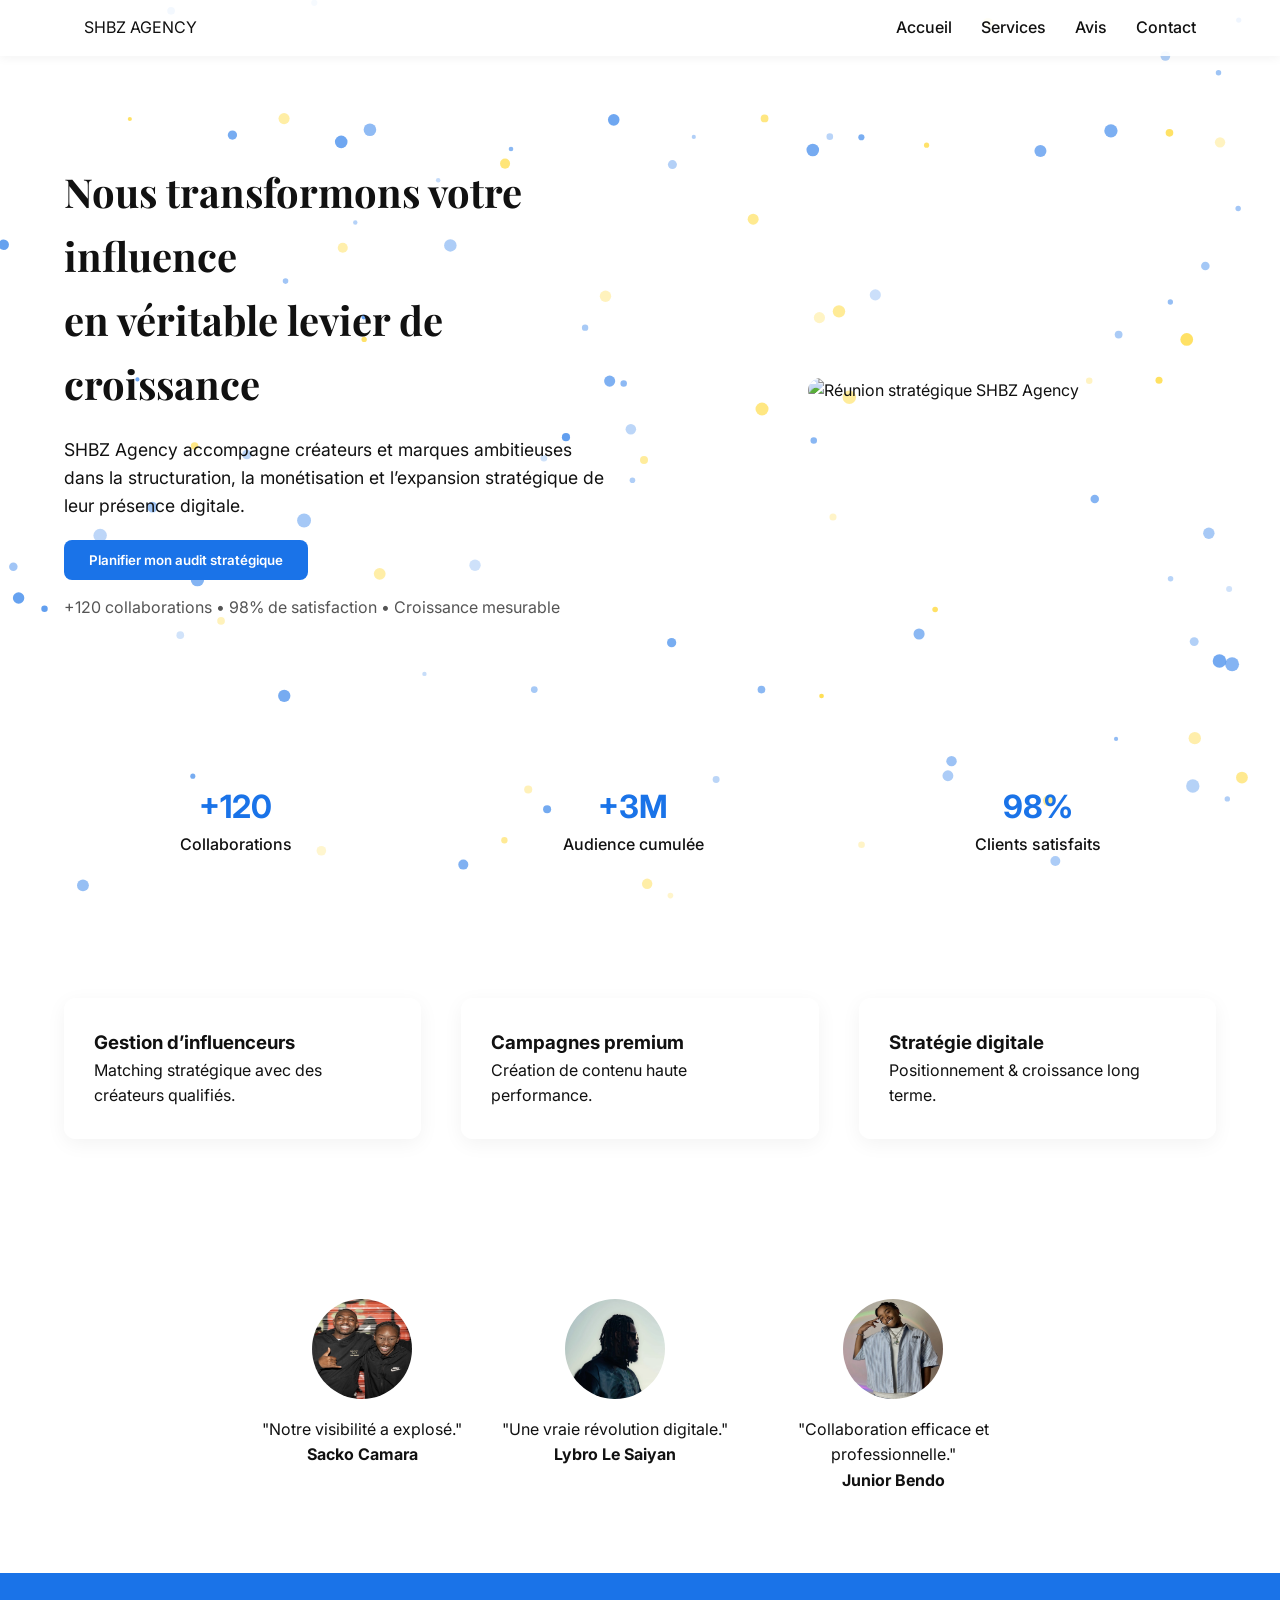
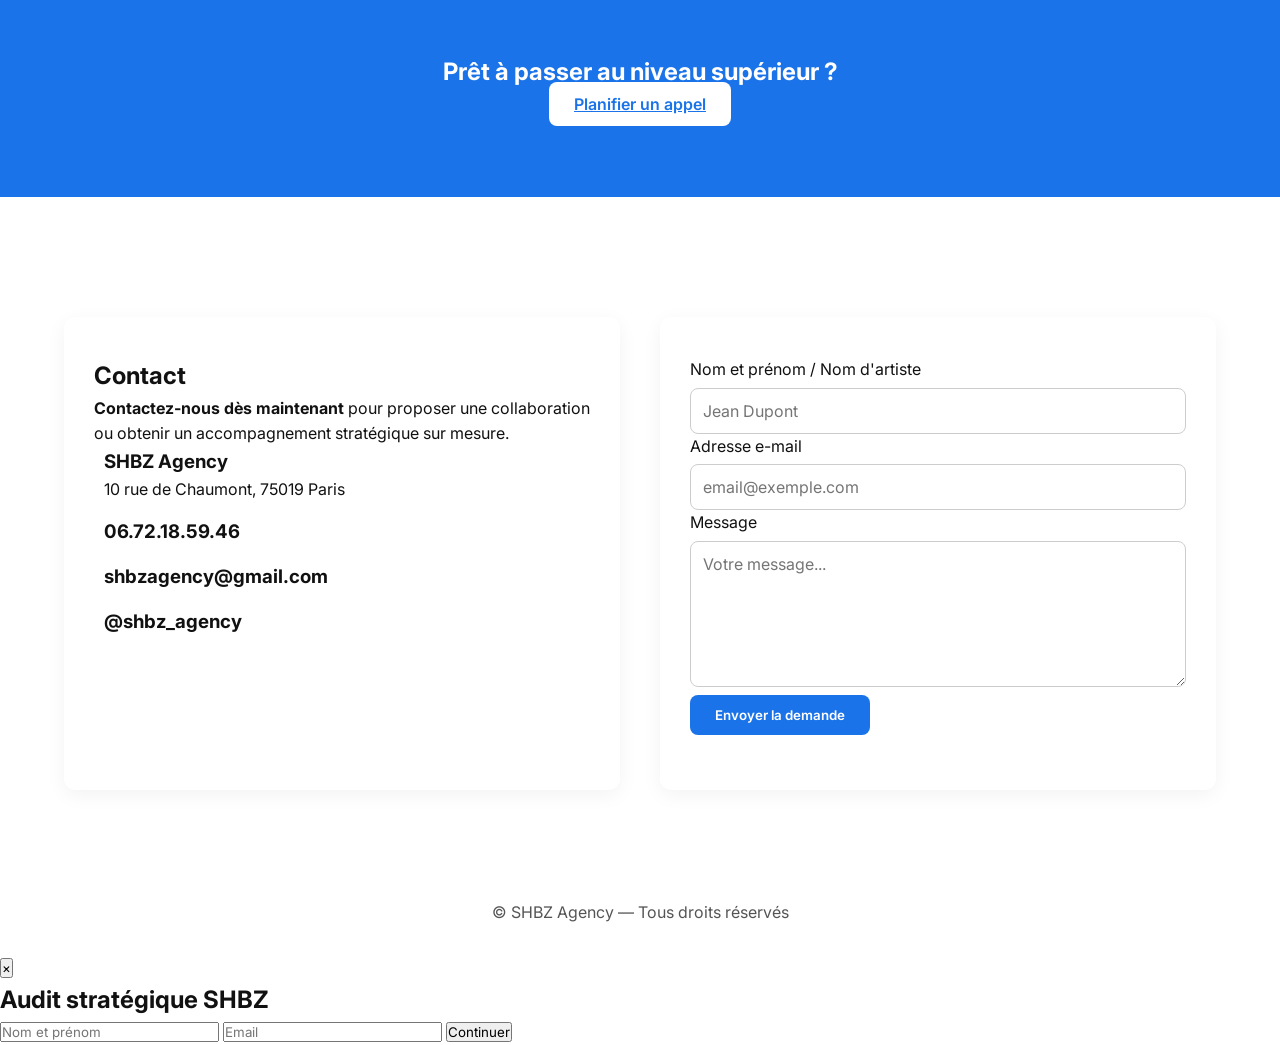
==== index.html @ b7ab2102 "init" ====
<!DOCTYPE html>
<html lang="fr">
<head>
<meta charset="UTF-8">
<meta name="viewport" content="width=device-width, initial-scale=1.0">
<title>SHBZ Agency</title>
<meta name="description" content="SHBZ Agency accompagne créateurs et marques ambitieuses dans la structuration, la monétisation et l’expansion stratégique de leur présence digitale.">

<link rel="stylesheet" href="style.css">
<link href="https://fonts.googleapis.com/css2?family=Inter:wght@300;400;600;700&family=Playfair+Display:wght@500;600&display=swap" rel="stylesheet">
<script src="https://cdnjs.cloudflare.com/ajax/libs/font-awesome/6.5.0/js/all.min.js" defer></script>
</head>
<body>

<!-- Arrière-plan animé -->
<canvas id="backgroundCanvas"></canvas>

<header class="header fade">
  <div class="container header-flex">
    <div class="logo">SHBZ AGENCY</div>
    <nav class="nav" aria-label="Menu principal">
      <a href="#">Accueil</a>
      <a href="#services">Services</a>
      <a href="#reviews">Avis</a>
      <a href="#contact">Contact</a>
    </nav>
    <button class="burger" aria-label="Ouvrir le menu mobile">☰</button>
  </div>
  <nav class="mobile-menu" id="mobileMenu" aria-label="Menu mobile">
    <a href="#">Accueil</a>
    <a href="#services">Services</a>
    <a href="#reviews">Avis</a>
    <a href="#contact">Contact</a>
  </nav>
</header>

<!-- HERO -->
<section class="hero fade">
  <div class="container hero-flex">
    <div class="hero-text">
      <h1>Nous transformons votre influence<br>en véritable levier de croissance</h1>
      <p>SHBZ Agency accompagne créateurs et marques ambitieuses dans la structuration, la monétisation et l’expansion stratégique de leur présence digitale.</p>
      <button class="btn" onclick="openAuditPopup()">Planifier mon audit stratégique</button>
      <div class="hero-proof">+120 collaborations • 98% de satisfaction • Croissance mesurable</div>
    </div>
    <div class="hero-image">
      <img src="image.webp" alt="Réunion stratégique SHBZ Agency">
    </div>
  </div>
</section>

<!-- STATS -->
<section class="stats fade">
  <div class="container stats-flex">
    <div><h3>+120</h3><p>Collaborations</p></div>
    <div><h3>+3M</h3><p>Audience cumulée</p></div>
    <div><h3>98%</h3><p>Clients satisfaits</p></div>
  </div>
</section>

<!-- SERVICES -->
<section class="services fade" id="services">
  <div class="container services-flex">
    <div class="service-card">
      <h3>Gestion d’influenceurs</h3>
      <p>Matching stratégique avec des créateurs qualifiés.</p>
    </div>
    <div class="service-card">
      <h3>Campagnes premium</h3>
      <p>Création de contenu haute performance.</p>
    </div>
    <div class="service-card">
      <h3>Stratégie digitale</h3>
      <p>Positionnement & croissance long terme.</p>
    </div>
  </div>
</section>

<!-- REVIEWS -->
<section class="reviews fade" id="reviews">
  <div class="container reviews-flex">
    <div class="review">
      <img src="image_sacko_camara.webp" alt="Sacko Camara témoigne">
      <p>"Notre visibilité a explosé."</p>
      <strong>Sacko Camara</strong>
    </div>
    <div class="review">
      <img src="image_lybro.webp" alt="Lybro témoigne">
      <p>"Une vraie révolution digitale."</p>
      <strong>Lybro Le Saiyan</strong>
    </div>
    <div class="review">
      <img src="image_junior_bendo.webp" alt="Junior Bendo témoigne">
      <p>"Collaboration efficace et professionnelle."</p>
      <strong>Junior Bendo</strong>
    </div>
  </div>
</section>

<!-- CTA -->
<section class="cta fade">
  <div class="container">
    <h2>Prêt à passer au niveau supérieur ?</h2>
    <a class="btn white" href="https://app.cal.eu/shbz-agency" target="_blank">Planifier un appel</a>
  </div>
</section>

<!-- CONTACT -->
<section class="contact-section fade" id="contact">
  <div class="container contact-container">
    <div class="contact-left contact-card">
      <h2>Contact</h2>
      <p><strong>Contactez-nous dès maintenant</strong> pour proposer une collaboration ou obtenir un accompagnement stratégique sur mesure.</p>
      <div class="info-item"><i class="fa-solid fa-location-dot"></i><div><h3>SHBZ Agency</h3><p>10 rue de Chaumont, 75019 Paris</p></div></div>
      <div class="info-item"><i class="fa-solid fa-phone"></i><div><h3>06.72.18.59.46</h3></div></div>
      <div class="info-item"><i class="fa-regular fa-envelope"></i><div><h3>shbzagency@gmail.com</h3></div></div>
      <div class="info-item"><i class="fa-brands fa-instagram"></i><div><h3>@shbz_agency</h3></div></div>
    </div>
    <div class="contact-right contact-card">
      <form id="premiumContactForm">
        <div class="form-group"><label>Nom et prénom / Nom d'artiste</label><input type="text" placeholder="Jean Dupont" required></div>
        <div class="form-group"><label>Adresse e-mail</label><input type="email" placeholder="email@exemple.com" required></div>
        <div class="form-group"><label>Message</label><textarea rows="6" placeholder="Votre message..." required></textarea></div>
        <button type="submit" class="btn btn-contact">Envoyer la demande</button>
        <div id="formFeedback" class="form-feedback"></div>
      </form>
    </div>
  </div>
</section>

<footer class="footer fade">© SHBZ Agency — Tous droits réservés</footer>

<!-- POPUP AUDIT -->
<div id="auditPopup" class="popup-form" role="dialog" aria-modal="true">
  <div class="popup-content">
    <button class="close" onclick="closeAuditPopup()">&times;</button>
    <div id="auditStep1">
      <h2>Audit stratégique SHBZ</h2>
      <form onsubmit="goToStep2(event)">
        <input type="text" id="name" placeholder="Nom et prénom" required>
        <input type="email" id="email" placeholder="Email" required>
        <button type="submit">Continuer</button>
      </form>
    </div>
    <div id="auditStep2" style="display:none;">
      <h2>Dernière étape 🔥</h2>
      <iframe src="https://app.cal.eu/shbz-agency" width="100%" height="600" style="border-radius:12px;box-shadow:0 10px 30px rgba(0,0,0,0.1)"></iframe>
    </div>
  </div>
</div>

<script src="script.js"></script>
</body>
</html>
---- style.css ----
/* RESET & GLOBAL */
* { margin:0; padding:0; box-sizing:border-box; font-family:'Inter',sans-serif; }
body { overflow-x:hidden; line-height:1.6; color:#111; }
.fade { opacity:0; transform:translateY(20px); transition:all 0.8s ease-out; }
.fade.appear { opacity:1; transform:translateY(0); }

/* CONTAINER */
.container { width:90%; max-width:1200px; margin:auto; }

/* BACKGROUND CANVAS */
#backgroundCanvas { position:fixed; top:0; left:0; width:100%; height:100%; z-index:-1; pointer-events:none; }

/* HEADER */
.header { position:fixed; top:0; width:100%; padding:15px 0; background:rgba(255,255,255,0.9); z-index:1000; box-shadow:0 2px 10px rgba(0,0,0,0.05);}
.header-flex { display:flex; justify-content:space-between; align-items:center; padding:0 20px; }
.nav a { margin-left:25px; text-decoration:none; color:#111; font-weight:500; }
.burger { display:none; font-size:1.8rem; background:none; border:none; cursor:pointer; }

/* MOBILE MENU */
.mobile-menu { display:none; flex-direction:column; background:rgba(255,255,255,0.95); padding:15px 0; text-align:center; }
.mobile-menu.show { display:flex; }
.mobile-menu a { padding:10px 0; color:#111; font-weight:500; text-decoration:none; }

/* HERO */
.hero { display:flex; align-items:center; justify-content:center; padding:160px 0 100px; }
.hero-flex { display:flex; flex-wrap:wrap; align-items:center; gap:60px; }
.hero-text { flex:1 1 400px; min-width:280px; }
.hero-image { flex:1 1 400px; display:flex; justify-content:center; }
.hero-text h1 { font-family:'Playfair Display', serif; font-size:2.5rem; margin-bottom:20px; }
.hero-text p { margin-bottom:20px; font-size:1.1rem; }
.btn { padding:12px 25px; border:none; background:#1a73e8; color:#fff; border-radius:8px; font-weight:600; cursor:pointer; transition:0.3s; }
.btn:hover { background:#155acc; }
.hero-proof { margin-top:15px; color:#555; }
.hero-image img { max-width:100%; border-radius:15px; }

/* STATS */
.stats { display:flex; justify-content:center; padding:60px 0; background:rgba(255,255,255,0.1); }
.stats-flex { display:flex; justify-content:space-around; flex-wrap:wrap; gap:40px; text-align:center; }
.stats h3 { font-size:2rem; color:#1a73e8; }
.stats p { font-weight:500; }

/* SERVICES */
.services { padding:80px 0; }
.services-flex { display:flex; justify-content:space-between; flex-wrap:wrap; gap:40px; }
.service-card { flex:1 1 280px; background:rgba(255,255,255,0.95); padding:30px; border-radius:12px; box-shadow:0 5px 20px rgba(0,0,0,0.05); }

/* REVIEWS */
.reviews { padding:80px 0; }
.reviews-flex { display:flex; justify-content:center; flex-wrap:wrap; gap:40px; }
.review { text-align:center; max-width:250px; }
.review img { width:100px; height:100px; border-radius:50%; margin-bottom:10px; }

/* CTA */
.cta { text-align:center; padding:80px 20px; background:#1a73e8; color:#fff; }
.cta .btn.white { background:#fff; color:#1a73e8; }
.cta .btn.white:hover { background:#e6e6e6; }

/* CONTACT */
.contact-section { padding:120px 0 80px; display:flex; justify-content:center; }
.contact-container { display:flex; justify-content:space-between; flex-wrap:wrap; gap:40px; z-index:2; position:relative; }
.contact-left, .contact-right { flex:1 1 400px; min-width:280px; }
.contact-card { background:rgba(255,255,255,0.95); padding:40px 30px; border-radius:12px; box-shadow:0 5px 20px rgba(0,0,0,0.05); transition:0.3s; }
.contact-card:hover { transform:translateY(-5px); box-shadow:0 15px 25px rgba(0,0,0,0.1); }
.contact-left .info-item { display:flex; align-items:center; margin-bottom:15px; }
.contact-left .info-item i { font-size:1.5rem; margin-right:10px; color:#1a73e8; }
.contact-right form input, .contact-right form textarea { width:100%; padding:12px; border-radius:8px; border:1px solid #ccc; margin-top:5px; font-size:1rem; transition:0.3s; }
.contact-right form input:focus, .contact-right form textarea:focus { outline:none; border-color:#1a73e8; box-shadow:0 0 8px rgba(26,115,232,0.3); }
.form-feedback { margin-top:15px; font-size:0.95rem; }

/* FOOTER */
.footer { text-align:center; padding:30px 0; background:rgba(255,255,255,0.95); color:#555; }

/* RESPONSIVE */
@media(max-width:1024px){
  .hero-flex, .contact-container, .services-flex, .reviews-flex { flex-direction:column; align-items:center; }
  .nav{display:none;}
  .burger{display:block;}
}
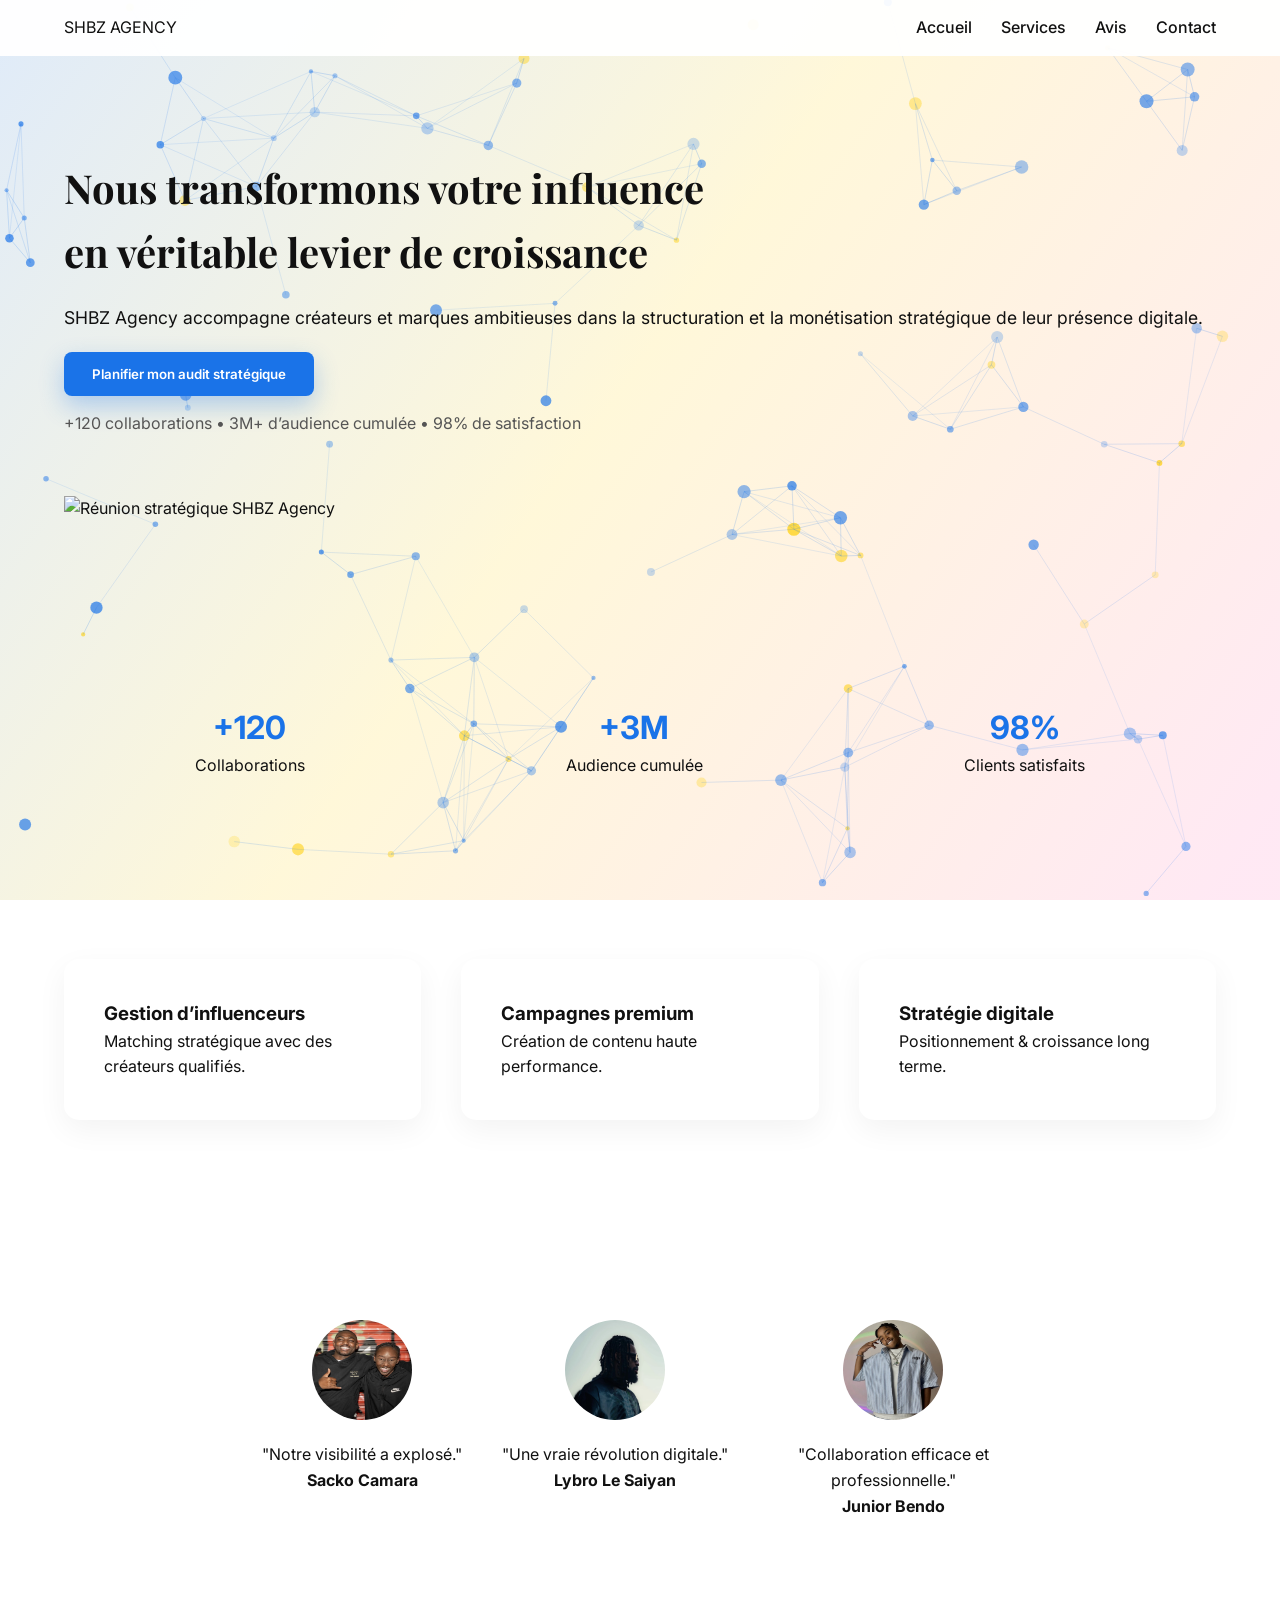
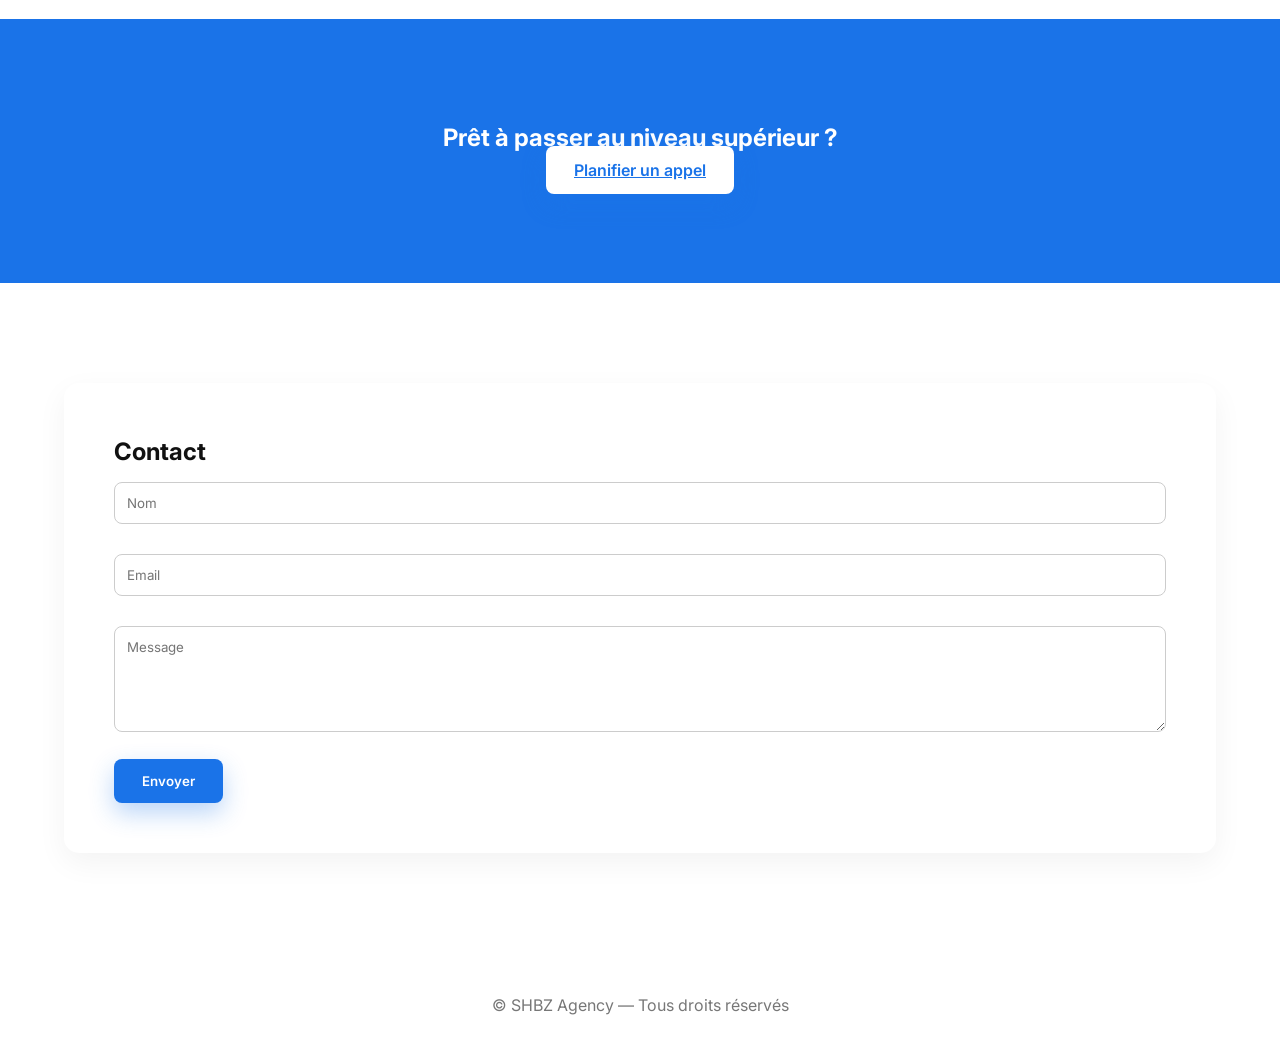
==== commit a7558741: "init" ====
--- a/index.html
+++ b/index.html
@@ -12,21 +12,22 @@
 </head>
 <body>
 
-<!-- Arrière-plan animé -->
+<!-- CANVAS DE FOND -->
 <canvas id="backgroundCanvas"></canvas>
 
 <header class="header fade">
   <div class="container header-flex">
     <div class="logo">SHBZ AGENCY</div>
-    <nav class="nav" aria-label="Menu principal">
+    <nav class="nav">
       <a href="#">Accueil</a>
       <a href="#services">Services</a>
       <a href="#reviews">Avis</a>
       <a href="#contact">Contact</a>
     </nav>
-    <button class="burger" aria-label="Ouvrir le menu mobile">☰</button>
+    <button class="burger">☰</button>
   </div>
-  <nav class="mobile-menu" id="mobileMenu" aria-label="Menu mobile">
+
+  <nav class="mobile-menu" id="mobileMenu">
     <a href="#">Accueil</a>
     <a href="#services">Services</a>
     <a href="#reviews">Avis</a>
@@ -39,9 +40,9 @@
   <div class="container hero-flex">
     <div class="hero-text">
       <h1>Nous transformons votre influence<br>en véritable levier de croissance</h1>
-      <p>SHBZ Agency accompagne créateurs et marques ambitieuses dans la structuration, la monétisation et l’expansion stratégique de leur présence digitale.</p>
+      <p>SHBZ Agency accompagne créateurs et marques ambitieuses dans la structuration et la monétisation stratégique de leur présence digitale.</p>
       <button class="btn" onclick="openAuditPopup()">Planifier mon audit stratégique</button>
-      <div class="hero-proof">+120 collaborations • 98% de satisfaction • Croissance mesurable</div>
+      <div class="hero-proof">+120 collaborations • 3M+ d’audience cumulée • 98% de satisfaction</div>
     </div>
     <div class="hero-image">
       <img src="image.webp" alt="Réunion stratégique SHBZ Agency">
@@ -108,44 +109,28 @@
 <!-- CONTACT -->
 <section class="contact-section fade" id="contact">
   <div class="container contact-container">
-    <div class="contact-left contact-card">
+    <div class="contact-card">
       <h2>Contact</h2>
-      <p><strong>Contactez-nous dès maintenant</strong> pour proposer une collaboration ou obtenir un accompagnement stratégique sur mesure.</p>
-      <div class="info-item"><i class="fa-solid fa-location-dot"></i><div><h3>SHBZ Agency</h3><p>10 rue de Chaumont, 75019 Paris</p></div></div>
-      <div class="info-item"><i class="fa-solid fa-phone"></i><div><h3>06.72.18.59.46</h3></div></div>
-      <div class="info-item"><i class="fa-regular fa-envelope"></i><div><h3>shbzagency@gmail.com</h3></div></div>
-      <div class="info-item"><i class="fa-brands fa-instagram"></i><div><h3>@shbz_agency</h3></div></div>
-    </div>
-    <div class="contact-right contact-card">
       <form id="premiumContactForm">
-        <div class="form-group"><label>Nom et prénom / Nom d'artiste</label><input type="text" placeholder="Jean Dupont" required></div>
-        <div class="form-group"><label>Adresse e-mail</label><input type="email" placeholder="email@exemple.com" required></div>
-        <div class="form-group"><label>Message</label><textarea rows="6" placeholder="Votre message..." required></textarea></div>
-        <button type="submit" class="btn btn-contact">Envoyer la demande</button>
+        <input type="text" placeholder="Nom" required>
+        <input type="email" placeholder="Email" required>
+        <textarea rows="5" placeholder="Message" required></textarea>
+        <button type="submit" class="btn">Envoyer</button>
         <div id="formFeedback" class="form-feedback"></div>
       </form>
     </div>
   </div>
 </section>
 
+<!-- FOOTER -->
 <footer class="footer fade">© SHBZ Agency — Tous droits réservés</footer>
 
 <!-- POPUP AUDIT -->
-<div id="auditPopup" class="popup-form" role="dialog" aria-modal="true">
+<div id="auditPopup" class="popup-form">
   <div class="popup-content">
     <button class="close" onclick="closeAuditPopup()">&times;</button>
-    <div id="auditStep1">
-      <h2>Audit stratégique SHBZ</h2>
-      <form onsubmit="goToStep2(event)">
-        <input type="text" id="name" placeholder="Nom et prénom" required>
-        <input type="email" id="email" placeholder="Email" required>
-        <button type="submit">Continuer</button>
-      </form>
-    </div>
-    <div id="auditStep2" style="display:none;">
-      <h2>Dernière étape 🔥</h2>
-      <iframe src="https://app.cal.eu/shbz-agency" width="100%" height="600" style="border-radius:12px;box-shadow:0 10px 30px rgba(0,0,0,0.1)"></iframe>
-    </div>
+    <h2>Audit stratégique SHBZ</h2>
+    <iframe src="https://app.cal.eu/shbz-agency" width="100%" height="500"></iframe>
   </div>
 </div>
 
--- a/style.css
+++ b/style.css
@@ -1,78 +1,42 @@
-/* RESET & GLOBAL */
-* { margin:0; padding:0; box-sizing:border-box; font-family:'Inter',sans-serif; }
-body { overflow-x:hidden; line-height:1.6; color:#111; }
-.fade { opacity:0; transform:translateY(20px); transition:all 0.8s ease-out; }
-.fade.appear { opacity:1; transform:translateY(0); }
-
-/* CONTAINER */
-.container { width:90%; max-width:1200px; margin:auto; }
-
-/* BACKGROUND CANVAS */
-#backgroundCanvas { position:fixed; top:0; left:0; width:100%; height:100%; z-index:-1; pointer-events:none; }
-
-/* HEADER */
-.header { position:fixed; top:0; width:100%; padding:15px 0; background:rgba(255,255,255,0.9); z-index:1000; box-shadow:0 2px 10px rgba(0,0,0,0.05);}
-.header-flex { display:flex; justify-content:space-between; align-items:center; padding:0 20px; }
-.nav a { margin-left:25px; text-decoration:none; color:#111; font-weight:500; }
-.burger { display:none; font-size:1.8rem; background:none; border:none; cursor:pointer; }
-
-/* MOBILE MENU */
-.mobile-menu { display:none; flex-direction:column; background:rgba(255,255,255,0.95); padding:15px 0; text-align:center; }
-.mobile-menu.show { display:flex; }
-.mobile-menu a { padding:10px 0; color:#111; font-weight:500; text-decoration:none; }
-
-/* HERO */
-.hero { display:flex; align-items:center; justify-content:center; padding:160px 0 100px; }
-.hero-flex { display:flex; flex-wrap:wrap; align-items:center; gap:60px; }
-.hero-text { flex:1 1 400px; min-width:280px; }
-.hero-image { flex:1 1 400px; display:flex; justify-content:center; }
-.hero-text h1 { font-family:'Playfair Display', serif; font-size:2.5rem; margin-bottom:20px; }
-.hero-text p { margin-bottom:20px; font-size:1.1rem; }
-.btn { padding:12px 25px; border:none; background:#1a73e8; color:#fff; border-radius:8px; font-weight:600; cursor:pointer; transition:0.3s; }
-.btn:hover { background:#155acc; }
-.hero-proof { margin-top:15px; color:#555; }
-.hero-image img { max-width:100%; border-radius:15px; }
-
-/* STATS */
-.stats { display:flex; justify-content:center; padding:60px 0; background:rgba(255,255,255,0.1); }
-.stats-flex { display:flex; justify-content:space-around; flex-wrap:wrap; gap:40px; text-align:center; }
-.stats h3 { font-size:2rem; color:#1a73e8; }
-.stats p { font-weight:500; }
-
-/* SERVICES */
-.services { padding:80px 0; }
-.services-flex { display:flex; justify-content:space-between; flex-wrap:wrap; gap:40px; }
-.service-card { flex:1 1 280px; background:rgba(255,255,255,0.95); padding:30px; border-radius:12px; box-shadow:0 5px 20px rgba(0,0,0,0.05); }
-
-/* REVIEWS */
-.reviews { padding:80px 0; }
-.reviews-flex { display:flex; justify-content:center; flex-wrap:wrap; gap:40px; }
-.review { text-align:center; max-width:250px; }
-.review img { width:100px; height:100px; border-radius:50%; margin-bottom:10px; }
-
-/* CTA */
-.cta { text-align:center; padding:80px 20px; background:#1a73e8; color:#fff; }
-.cta .btn.white { background:#fff; color:#1a73e8; }
-.cta .btn.white:hover { background:#e6e6e6; }
-
-/* CONTACT */
-.contact-section { padding:120px 0 80px; display:flex; justify-content:center; }
-.contact-container { display:flex; justify-content:space-between; flex-wrap:wrap; gap:40px; z-index:2; position:relative; }
-.contact-left, .contact-right { flex:1 1 400px; min-width:280px; }
-.contact-card { background:rgba(255,255,255,0.95); padding:40px 30px; border-radius:12px; box-shadow:0 5px 20px rgba(0,0,0,0.05); transition:0.3s; }
-.contact-card:hover { transform:translateY(-5px); box-shadow:0 15px 25px rgba(0,0,0,0.1); }
-.contact-left .info-item { display:flex; align-items:center; margin-bottom:15px; }
-.contact-left .info-item i { font-size:1.5rem; margin-right:10px; color:#1a73e8; }
-.contact-right form input, .contact-right form textarea { width:100%; padding:12px; border-radius:8px; border:1px solid #ccc; margin-top:5px; font-size:1rem; transition:0.3s; }
-.contact-right form input:focus, .contact-right form textarea:focus { outline:none; border-color:#1a73e8; box-shadow:0 0 8px rgba(26,115,232,0.3); }
-.form-feedback { margin-top:15px; font-size:0.95rem; }
-
-/* FOOTER */
-.footer { text-align:center; padding:30px 0; background:rgba(255,255,255,0.95); color:#555; }
-
-/* RESPONSIVE */
-@media(max-width:1024px){
-  .hero-flex, .contact-container, .services-flex, .reviews-flex { flex-direction:column; align-items:center; }
-  .nav{display:none;}
-  .burger{display:block;}
-}+*{margin:0;padding:0;box-sizing:border-box;font-family:'Inter',sans-serif;}
+body{overflow-x:hidden;color:#111;line-height:1.6;}
+.container{width:90%;max-width:1200px;margin:auto;}
+.fade{opacity:0;transform:translateY(40px) scale(0.98);transition:all 0.8s cubic-bezier(0.65,0,0.35,1);}
+.fade.appear{opacity:1;transform:translateY(0) scale(1);}
+.header{position:relative;width:100%;padding:15px 0;background:rgba(255,255,255,0.95);z-index:1000;transition:all 0.4s ease;}
+.header.sticky{position:fixed;top:0;left:0;box-shadow:0 5px 20px rgba(0,0,0,0.1);backdrop-filter:blur(12px);}
+.header-flex{display:flex;justify-content:space-between;align-items:center;}
+.nav a{margin-left:25px;text-decoration:none;color:#111;font-weight:500;}
+.burger{display:none;font-size:1.8rem;background:none;border:none;cursor:pointer;}
+.mobile-menu{display:none;flex-direction:column;background:#fff;padding:20px;text-align:center;}
+.mobile-menu.show{display:flex;}
+.hero{padding:100px 0;}
+.hero-flex{display:flex;flex-wrap:wrap;gap:60px;align-items:center;}
+.hero-text h1{font-family:'Playfair Display',serif;font-size:2.5rem;margin-bottom:20px;}
+.hero-text p{margin-bottom:20px;font-size:1.1rem;}
+.hero-proof{margin-top:15px;color:#555;}
+.btn{padding:14px 28px;background:#1a73e8;color:#fff;border:none;border-radius:8px;font-weight:600;cursor:pointer;transition: transform 0.3s, box-shadow 0.3s, background 0.3s;box-shadow:0 10px 25px rgba(26,115,232,0.3);}
+.btn:hover{transform:translateY(-3px);box-shadow:0 15px 30px rgba(26,115,232,0.3);}
+.stats{padding:80px 0;text-align:center;}
+.stats-flex{display:flex;justify-content:space-around;flex-wrap:wrap;}
+.stats h3{font-size:2rem;color:#1a73e8;}
+.services{padding:100px 0;}
+.services-flex{display:flex;gap:40px;flex-wrap:wrap;}
+.service-card{flex:1 1 300px;background:#fff;padding:40px;border-radius:15px;box-shadow:0 10px 30px rgba(0,0,0,0.05);transition: transform 0.4s, box-shadow 0.4s;}
+.service-card:hover{transform:translateY(-12px);box-shadow:0 25px 50px rgba(0,0,0,0.1);}
+.reviews{padding:100px 0;}
+.reviews-flex{display:flex;gap:40px;flex-wrap:wrap;justify-content:center;}
+.review{text-align:center;max-width:250px;}
+.review img{width:100px;height:100px;border-radius:50%;margin-bottom:15px;transition: transform 0.4s, box-shadow 0.4s;}
+.review img:hover{transform:scale(1.1);box-shadow:0 20px 40px rgba(26,115,232,0.25);}
+.cta{padding:100px 20px;background:#1a73e8;color:#fff;text-align:center;}
+.cta .btn.white{background:#fff;color:#1a73e8;}
+.contact-section{padding:100px 0;}
+.contact-card{background:#fff;padding:50px;border-radius:15px;box-shadow:0 10px 30px rgba(0,0,0,0.05);}
+input,textarea{width:100%;padding:12px;margin-top:10px;margin-bottom:20px;border-radius:8px;border:1px solid #ccc;}
+.footer{text-align:center;padding:40px 0;background:#fff;color:#777;}
+.popup-form{display:none;position:fixed;top:0;left:0;width:100%;height:100%;background:rgba(0,0,0,0.5);justify-content:center;align-items:center;}
+.popup-content{background:#fff;padding:40px;border-radius:12px;width:90%;max-width:600px;}
+.close{background:none;border:none;font-size:2rem;float:right;cursor:pointer;}
+#backgroundCanvas{position:fixed;top:0;left:0;width:100%;height:100%;z-index:-1;pointer-events:none;transition:transform 0.2s ease-out;}
+@media(max-width:1024px){.hero-flex,.services-flex,.reviews-flex{flex-direction:column;align-items:center;}.nav{display:none;}.burger{display:block;}}
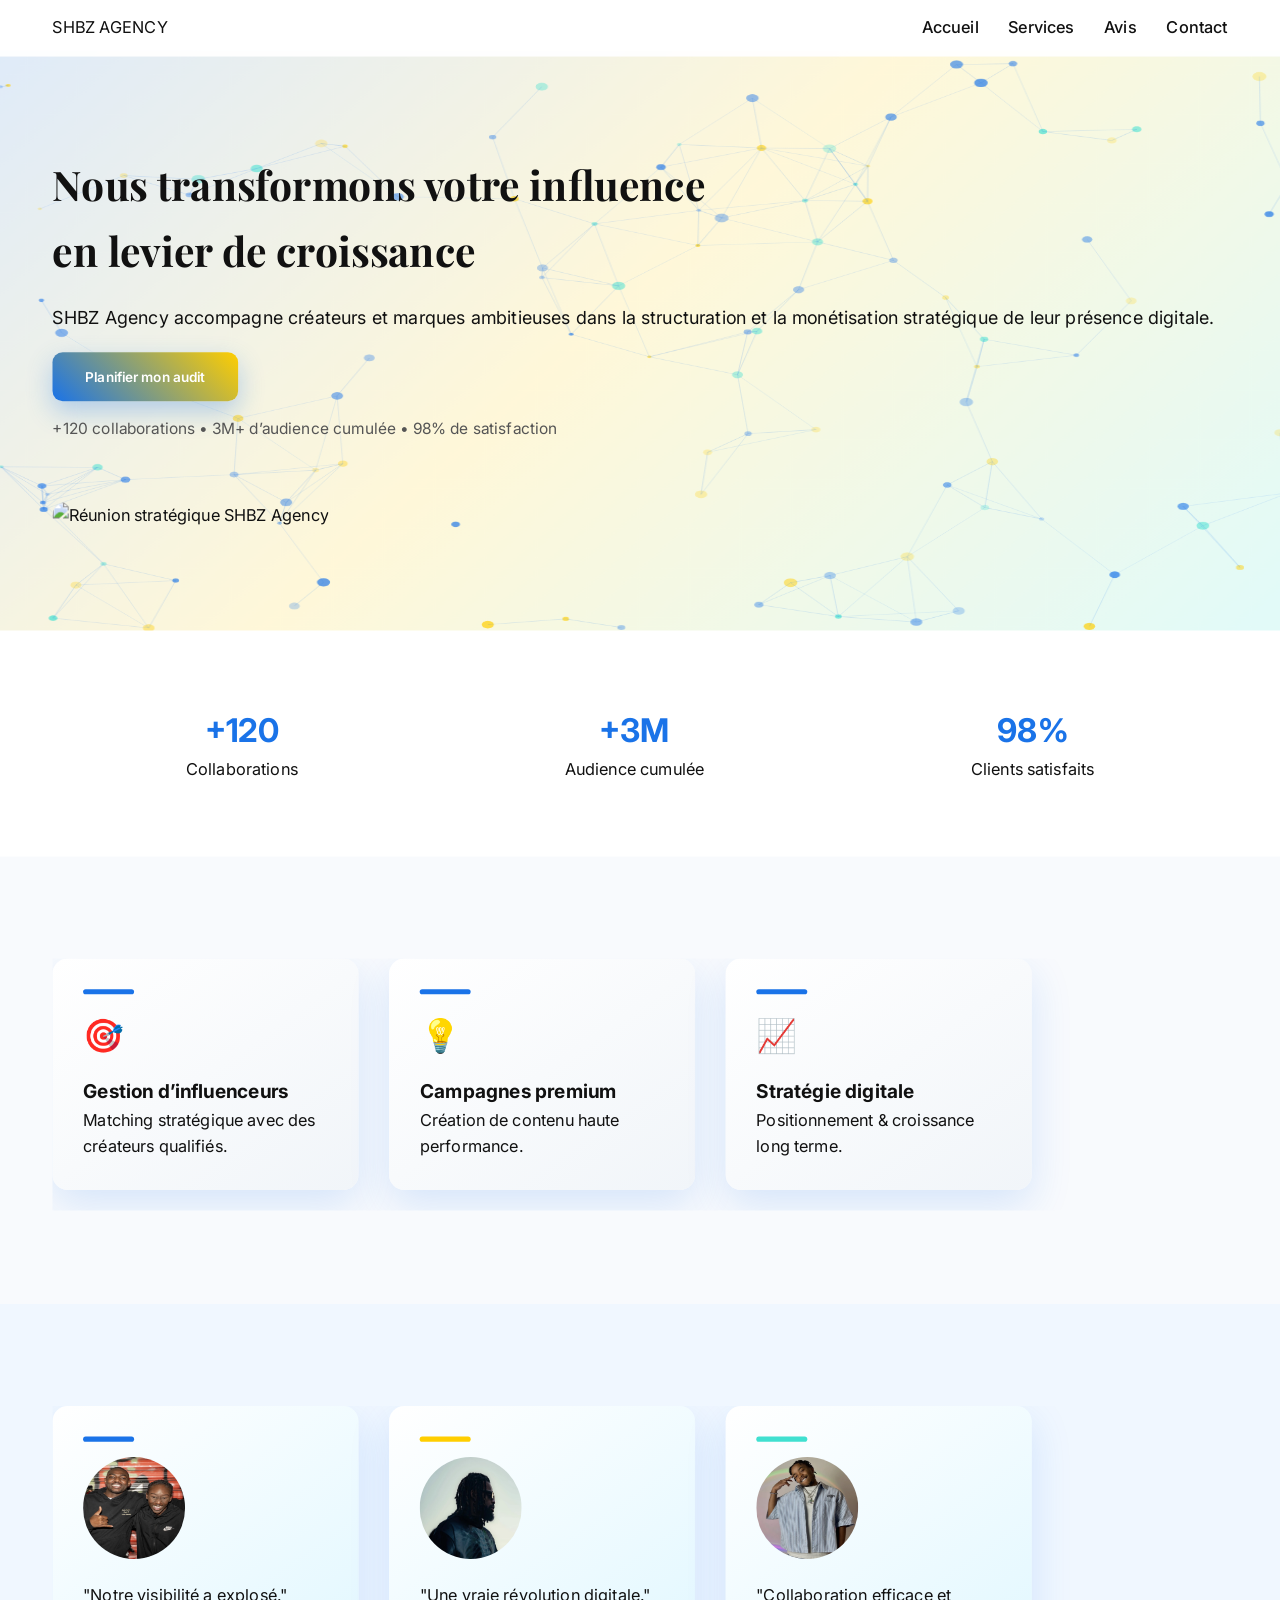
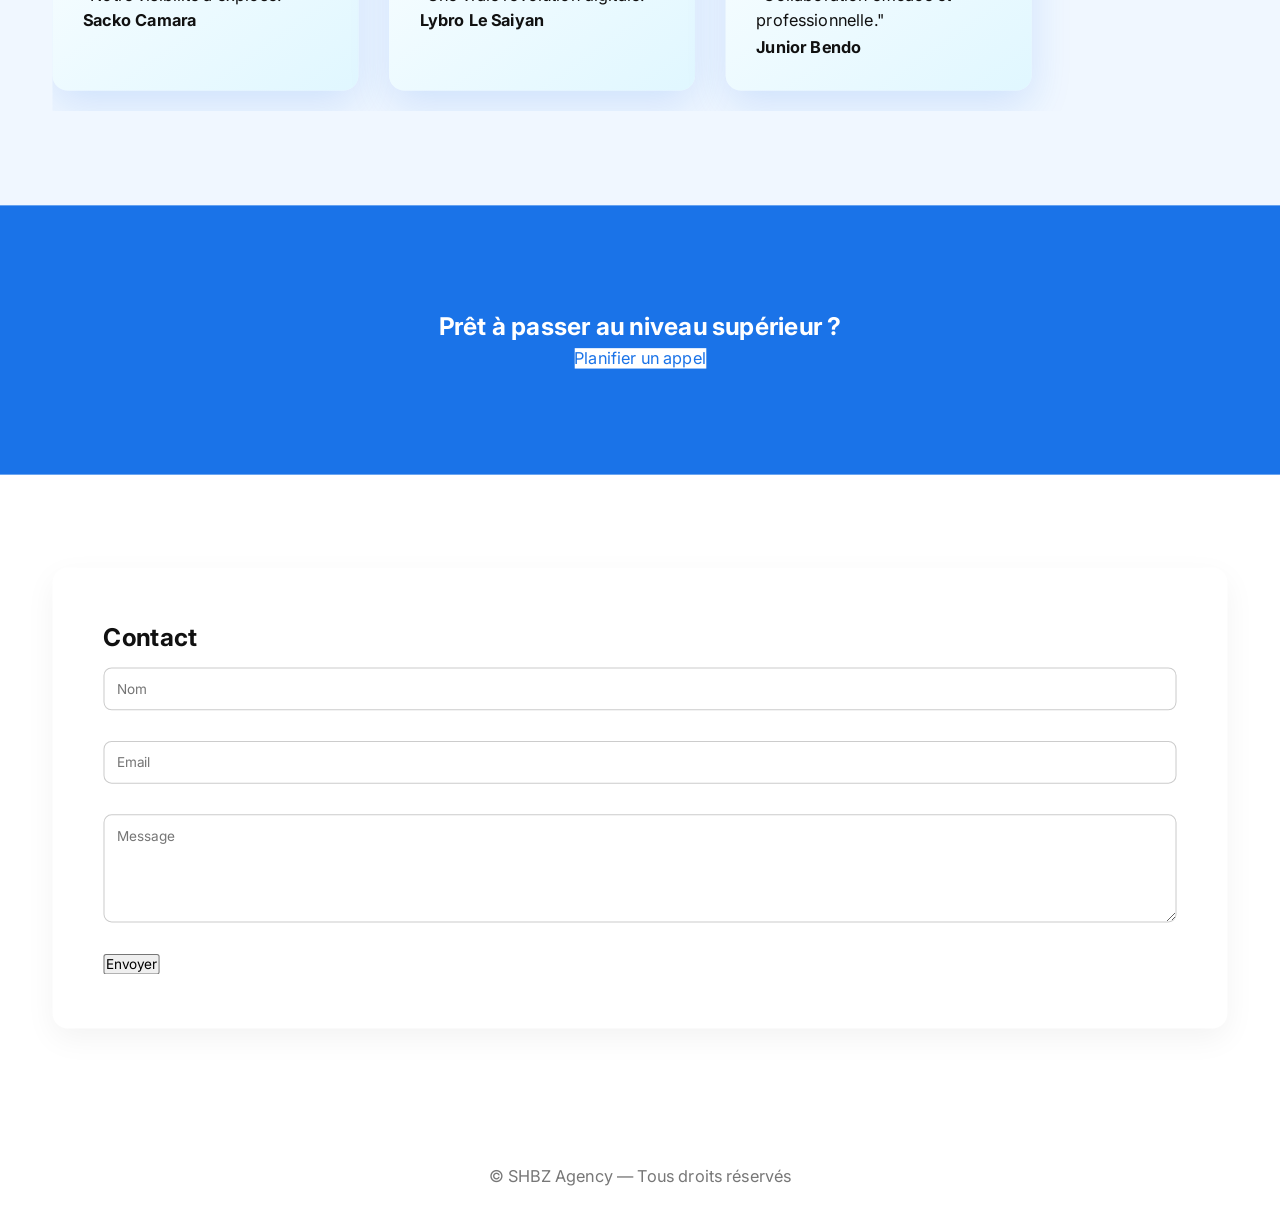
==== commit cde267a2: "init" ====
--- a/index.html
+++ b/index.html
@@ -8,13 +8,12 @@
 
 <link rel="stylesheet" href="style.css">
 <link href="https://fonts.googleapis.com/css2?family=Inter:wght@300;400;600;700&family=Playfair+Display:wght@500;600&display=swap" rel="stylesheet">
+<link rel="icon" href="favicon.ico" type="image/x-icon">
 <script src="https://cdnjs.cloudflare.com/ajax/libs/font-awesome/6.5.0/js/all.min.js" defer></script>
 </head>
 <body>
 
-<!-- CANVAS DE FOND -->
-<canvas id="backgroundCanvas"></canvas>
-
+<!-- HEADER -->
 <header class="header fade">
   <div class="container header-flex">
     <div class="logo">SHBZ AGENCY</div>
@@ -24,9 +23,8 @@
       <a href="#reviews">Avis</a>
       <a href="#contact">Contact</a>
     </nav>
-    <button class="burger">☰</button>
+    <button class="burger" aria-label="Ouvrir le menu">☰</button>
   </div>
-
   <nav class="mobile-menu" id="mobileMenu">
     <a href="#">Accueil</a>
     <a href="#services">Services</a>
@@ -37,15 +35,16 @@
 
 <!-- HERO -->
 <section class="hero fade">
+  <canvas id="heroCanvas"></canvas>
   <div class="container hero-flex">
     <div class="hero-text">
-      <h1>Nous transformons votre influence<br>en véritable levier de croissance</h1>
+      <h1>Nous transformons votre influence<br>en levier de croissance</h1>
       <p>SHBZ Agency accompagne créateurs et marques ambitieuses dans la structuration et la monétisation stratégique de leur présence digitale.</p>
-      <button class="btn" onclick="openAuditPopup()">Planifier mon audit stratégique</button>
+      <button class="btn hero-cta" onclick="openAuditPopup()" aria-label="Planifier mon audit stratégique">Planifier mon audit</button>
       <div class="hero-proof">+120 collaborations • 3M+ d’audience cumulée • 98% de satisfaction</div>
     </div>
     <div class="hero-image">
-      <img src="image.webp" alt="Réunion stratégique SHBZ Agency">
+      <img src="image.webp" alt="Réunion stratégique SHBZ Agency" loading="lazy">
     </div>
   </div>
 </section>
@@ -61,16 +60,19 @@
 
 <!-- SERVICES -->
 <section class="services fade" id="services">
-  <div class="container services-flex">
+  <div class="container services-slider">
     <div class="service-card">
+      <div class="service-icon">🎯</div>
       <h3>Gestion d’influenceurs</h3>
       <p>Matching stratégique avec des créateurs qualifiés.</p>
     </div>
     <div class="service-card">
+      <div class="service-icon">💡</div>
       <h3>Campagnes premium</h3>
       <p>Création de contenu haute performance.</p>
     </div>
     <div class="service-card">
+      <div class="service-icon">📈</div>
       <h3>Stratégie digitale</h3>
       <p>Positionnement & croissance long terme.</p>
     </div>
@@ -79,19 +81,19 @@
 
 <!-- REVIEWS -->
 <section class="reviews fade" id="reviews">
-  <div class="container reviews-flex">
+  <div class="container reviews-slider">
     <div class="review">
-      <img src="image_sacko_camara.webp" alt="Sacko Camara témoigne">
+      <img src="image_sacko_camara.webp" alt="Sacko Camara témoigne" loading="lazy">
       <p>"Notre visibilité a explosé."</p>
       <strong>Sacko Camara</strong>
     </div>
     <div class="review">
-      <img src="image_lybro.webp" alt="Lybro témoigne">
+      <img src="image_lybro.webp" alt="Lybro témoigne" loading="lazy">
       <p>"Une vraie révolution digitale."</p>
       <strong>Lybro Le Saiyan</strong>
     </div>
     <div class="review">
-      <img src="image_junior_bendo.webp" alt="Junior Bendo témoigne">
+      <img src="image_junior_bendo.webp" alt="Junior Bendo témoigne" loading="lazy">
       <p>"Collaboration efficace et professionnelle."</p>
       <strong>Junior Bendo</strong>
     </div>
@@ -102,7 +104,7 @@
 <section class="cta fade">
   <div class="container">
     <h2>Prêt à passer au niveau supérieur ?</h2>
-    <a class="btn white" href="https://app.cal.eu/shbz-agency" target="_blank">Planifier un appel</a>
+    <a class="btn white" href="https://app.cal.eu/shbz-agency" target="_blank" aria-label="Planifier un appel avec SHBZ Agency">Planifier un appel</a>
   </div>
 </section>
 
@@ -130,7 +132,7 @@
   <div class="popup-content">
     <button class="close" onclick="closeAuditPopup()">&times;</button>
     <h2>Audit stratégique SHBZ</h2>
-    <iframe src="https://app.cal.eu/shbz-agency" width="100%" height="500"></iframe>
+    <iframe src="" width="100%" height="500" loading="lazy"></iframe>
   </div>
 </div>
 
--- a/style.css
+++ b/style.css
@@ -1,42 +1,102 @@
+/* GLOBAL */
 *{margin:0;padding:0;box-sizing:border-box;font-family:'Inter',sans-serif;}
 body{overflow-x:hidden;color:#111;line-height:1.6;}
 .container{width:90%;max-width:1200px;margin:auto;}
 .fade{opacity:0;transform:translateY(40px) scale(0.98);transition:all 0.8s cubic-bezier(0.65,0,0.35,1);}
-.fade.appear{opacity:1;transform:translateY(0) scale(1);}
+.fade.appear{opacity:1;transform:translateY(0) scale(1.02);transition:all 1s cubic-bezier(0.65,0,0.35,1);}
+a{text-decoration:none;}
+
+/* HEADER */
 .header{position:relative;width:100%;padding:15px 0;background:rgba(255,255,255,0.95);z-index:1000;transition:all 0.4s ease;}
 .header.sticky{position:fixed;top:0;left:0;box-shadow:0 5px 20px rgba(0,0,0,0.1);backdrop-filter:blur(12px);}
 .header-flex{display:flex;justify-content:space-between;align-items:center;}
-.nav a{margin-left:25px;text-decoration:none;color:#111;font-weight:500;}
+.nav a{margin-left:25px;color:#111;font-weight:500;}
 .burger{display:none;font-size:1.8rem;background:none;border:none;cursor:pointer;}
 .mobile-menu{display:none;flex-direction:column;background:#fff;padding:20px;text-align:center;}
 .mobile-menu.show{display:flex;}
-.hero{padding:100px 0;}
-.hero-flex{display:flex;flex-wrap:wrap;gap:60px;align-items:center;}
+
+/* HERO */
+.hero{position:relative;padding:100px 0;overflow:hidden;}
+.hero-flex{display:flex;flex-wrap:wrap;gap:60px;align-items:center;position:relative;z-index:2;}
 .hero-text h1{font-family:'Playfair Display',serif;font-size:2.5rem;margin-bottom:20px;}
 .hero-text p{margin-bottom:20px;font-size:1.1rem;}
-.hero-proof{margin-top:15px;color:#555;}
-.btn{padding:14px 28px;background:#1a73e8;color:#fff;border:none;border-radius:8px;font-weight:600;cursor:pointer;transition: transform 0.3s, box-shadow 0.3s, background 0.3s;box-shadow:0 10px 25px rgba(26,115,232,0.3);}
-.btn:hover{transform:translateY(-3px);box-shadow:0 15px 30px rgba(26,115,232,0.3);}
+.hero-proof{margin-top:15px;color:#555;font-size:0.95rem;}
+.hero-cta{padding:16px 32px;background:linear-gradient(45deg,#1a73e8,#ffce00);color:#fff;border:none;border-radius:10px;font-weight:600;cursor:pointer;transition:transform 0.3s,box-shadow 0.3s,background 0.3s;box-shadow:0 10px 25px rgba(26,115,232,0.3);}
+.hero-cta:hover{transform:translateY(-3px);box-shadow:0 15px 30px rgba(26,115,232,0.4);}
+.hero-image img{max-width:500px;width:100%;border-radius:15px;transition:transform 0.4s,box-shadow 0.4s;}
+.hero-image img:hover{transform:scale(1.05);box-shadow:0 20px 40px rgba(26,115,232,0.25);}
+#heroCanvas{position:absolute;top:0;left:0;width:100%;height:100%;z-index:1;pointer-events:none;}
+
+/* STATS */
 .stats{padding:80px 0;text-align:center;}
 .stats-flex{display:flex;justify-content:space-around;flex-wrap:wrap;}
 .stats h3{font-size:2rem;color:#1a73e8;}
-.services{padding:100px 0;}
-.services-flex{display:flex;gap:40px;flex-wrap:wrap;}
-.service-card{flex:1 1 300px;background:#fff;padding:40px;border-radius:15px;box-shadow:0 10px 30px rgba(0,0,0,0.05);transition: transform 0.4s, box-shadow 0.4s;}
-.service-card:hover{transform:translateY(-12px);box-shadow:0 25px 50px rgba(0,0,0,0.1);}
-.reviews{padding:100px 0;}
-.reviews-flex{display:flex;gap:40px;flex-wrap:wrap;justify-content:center;}
-.review{text-align:center;max-width:250px;}
-.review img{width:100px;height:100px;border-radius:50%;margin-bottom:15px;transition: transform 0.4s, box-shadow 0.4s;}
+
+/* SERVICES */
+.services{background:#f8fafd; padding:100px 0;}
+.services-slider{display:flex;gap:30px;overflow-x:auto;scroll-snap-type:x mandatory;padding-bottom:20px;}
+.service-card{
+  flex:0 0 300px;
+  border-radius:15px;
+  padding:30px;
+  background: linear-gradient(145deg,#ffffff,#f1f5f9);
+  box-shadow:0 15px 40px rgba(26,115,232,0.15);
+  transition: transform 0.4s,box-shadow 0.4s,background 0.4s;
+  scroll-snap-align:start;
+}
+.service-card:hover{
+  transform:translateY(-10px);
+  box-shadow:0 30px 60px rgba(26,115,232,0.25);
+  background:linear-gradient(145deg,#e0f0ff,#f0fff6);
+}
+.service-card::before{
+  content:"";display:block;height:5px;width:50px;background:#1a73e8;border-radius:3px;margin-bottom:15px;
+}
+.service-icon{font-size:2rem;margin-bottom:15px;}
+
+/* REVIEWS */
+.reviews{background:#f0f7ff;padding:100px 0;}
+.reviews-slider{display:flex;gap:30px;overflow-x:auto;scroll-snap-type:x mandatory;padding-bottom:20px;}
+.review{
+  flex:0 0 300px;
+  border-radius:15px;
+  padding:30px;
+  background: linear-gradient(145deg,#fff,#e0f7ff);
+  box-shadow:0 15px 40px rgba(26,115,232,0.15);
+  transition: transform 0.4s,box-shadow 0.4s,background 0.4s;
+  scroll-snap-align:start;
+}
+.review:hover{
+  transform:translateY(-10px);
+  box-shadow:0 30px 60px rgba(26,115,232,0.25);
+  background:linear-gradient(145deg,#d0f0ff,#f0fff6);
+}
+.review::before{
+  content:"";display:block;height:5px;width:50px;border-radius:3px;margin-bottom:15px;
+}
+.review:nth-child(1)::before{background:#1a73e8;} /* bleu */
+.review:nth-child(2)::before{background:#ffce00;} /* jaune */
+.review:nth-child(3)::before{background:#40E0D0;} /* turquoise doux */
+.review img{width:100px;height:100px;border-radius:50%;margin-bottom:15px;transition:transform 0.4s,box-shadow 0.4s;}
 .review img:hover{transform:scale(1.1);box-shadow:0 20px 40px rgba(26,115,232,0.25);}
+
+/* CTA */
 .cta{padding:100px 20px;background:#1a73e8;color:#fff;text-align:center;}
 .cta .btn.white{background:#fff;color:#1a73e8;}
+
+/* CONTACT */
 .contact-section{padding:100px 0;}
 .contact-card{background:#fff;padding:50px;border-radius:15px;box-shadow:0 10px 30px rgba(0,0,0,0.05);}
 input,textarea{width:100%;padding:12px;margin-top:10px;margin-bottom:20px;border-radius:8px;border:1px solid #ccc;}
+
+/* FOOTER */
 .footer{text-align:center;padding:40px 0;background:#fff;color:#777;}
+
+/* POPUP AUDIT */
 .popup-form{display:none;position:fixed;top:0;left:0;width:100%;height:100%;background:rgba(0,0,0,0.5);justify-content:center;align-items:center;}
 .popup-content{background:#fff;padding:40px;border-radius:12px;width:90%;max-width:600px;}
 .close{background:none;border:none;font-size:2rem;float:right;cursor:pointer;}
-#backgroundCanvas{position:fixed;top:0;left:0;width:100%;height:100%;z-index:-1;pointer-events:none;transition:transform 0.2s ease-out;}
-@media(max-width:1024px){.hero-flex,.services-flex,.reviews-flex{flex-direction:column;align-items:center;}.nav{display:none;}.burger{display:block;}}+
+/* MEDIA */
+@media(max-width:1024px){.hero-flex,.services-slider,.reviews-slider{flex-direction:column;align-items:center;}.nav{display:none;}.burger{display:block;}}
+@media(prefers-reduced-motion: reduce){.fade, .hero-cta, .hero-image img, .service-card, .review{transition:none !important;}}
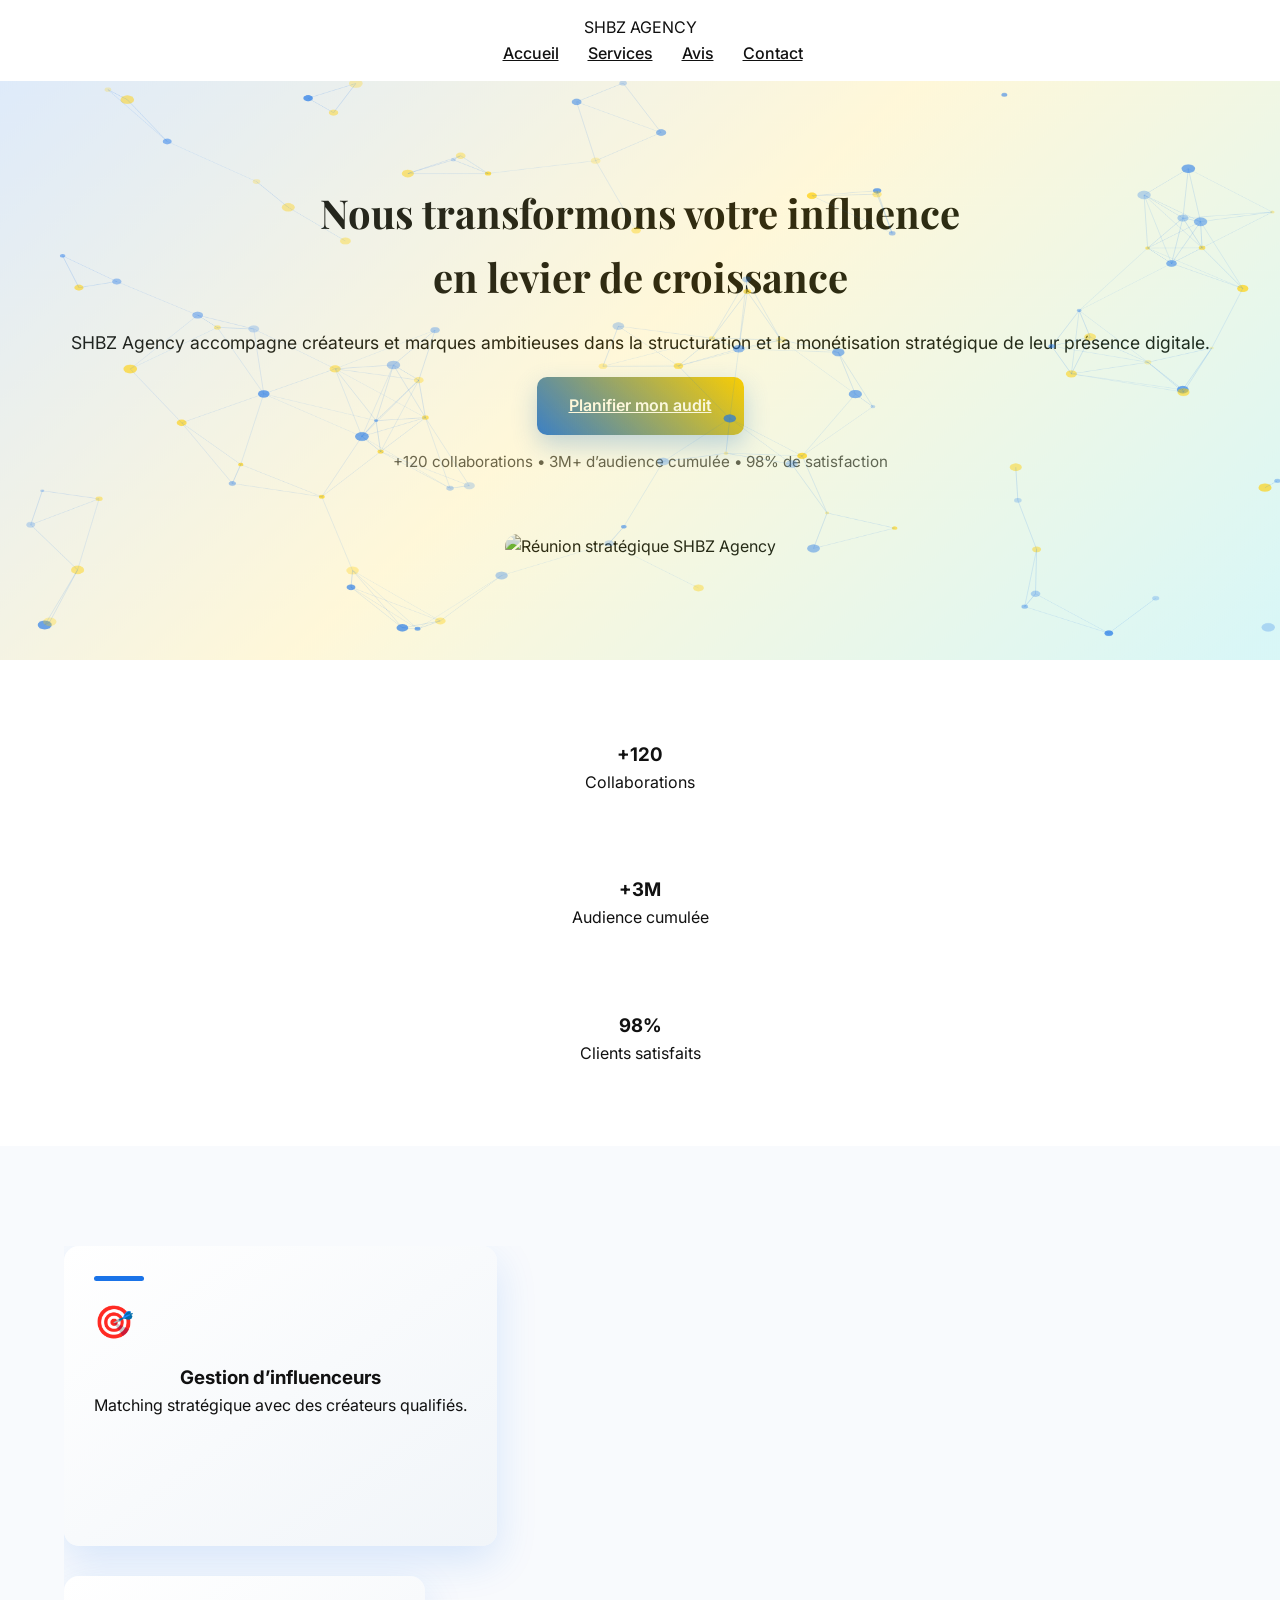
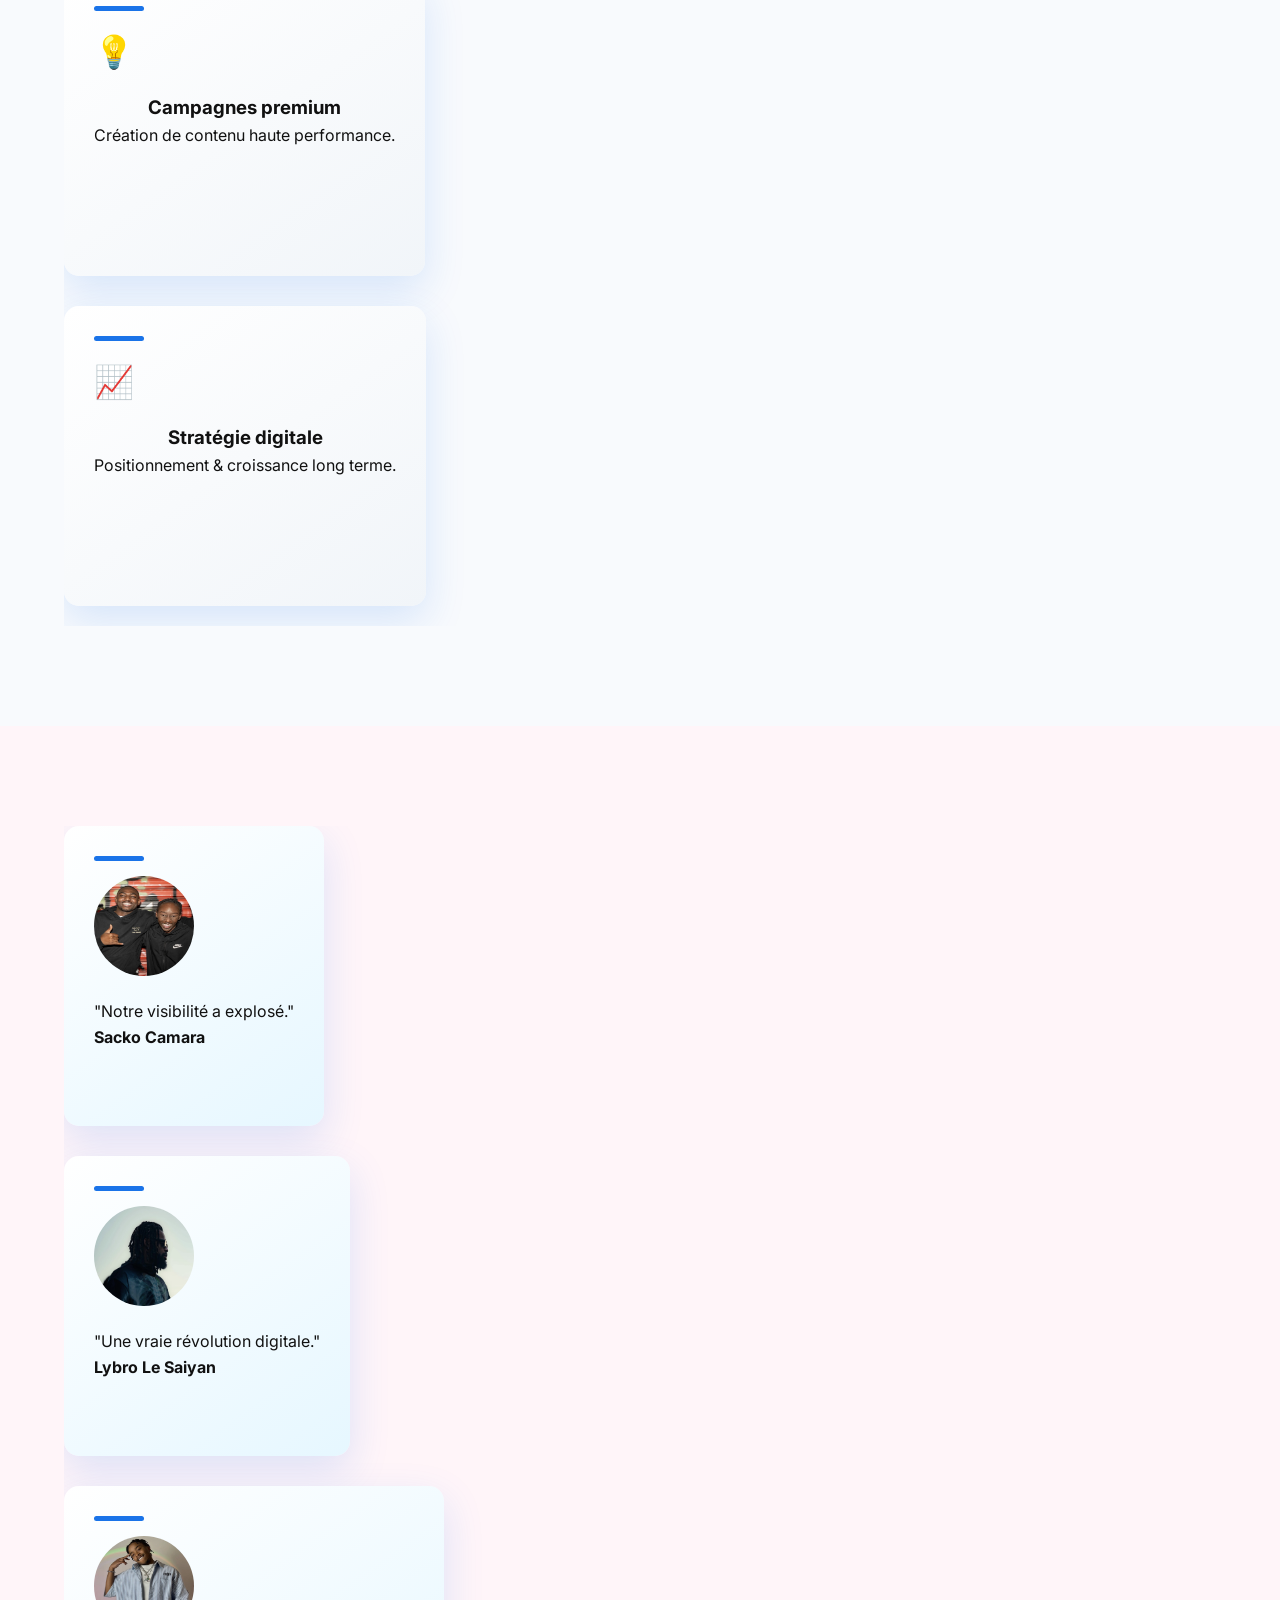
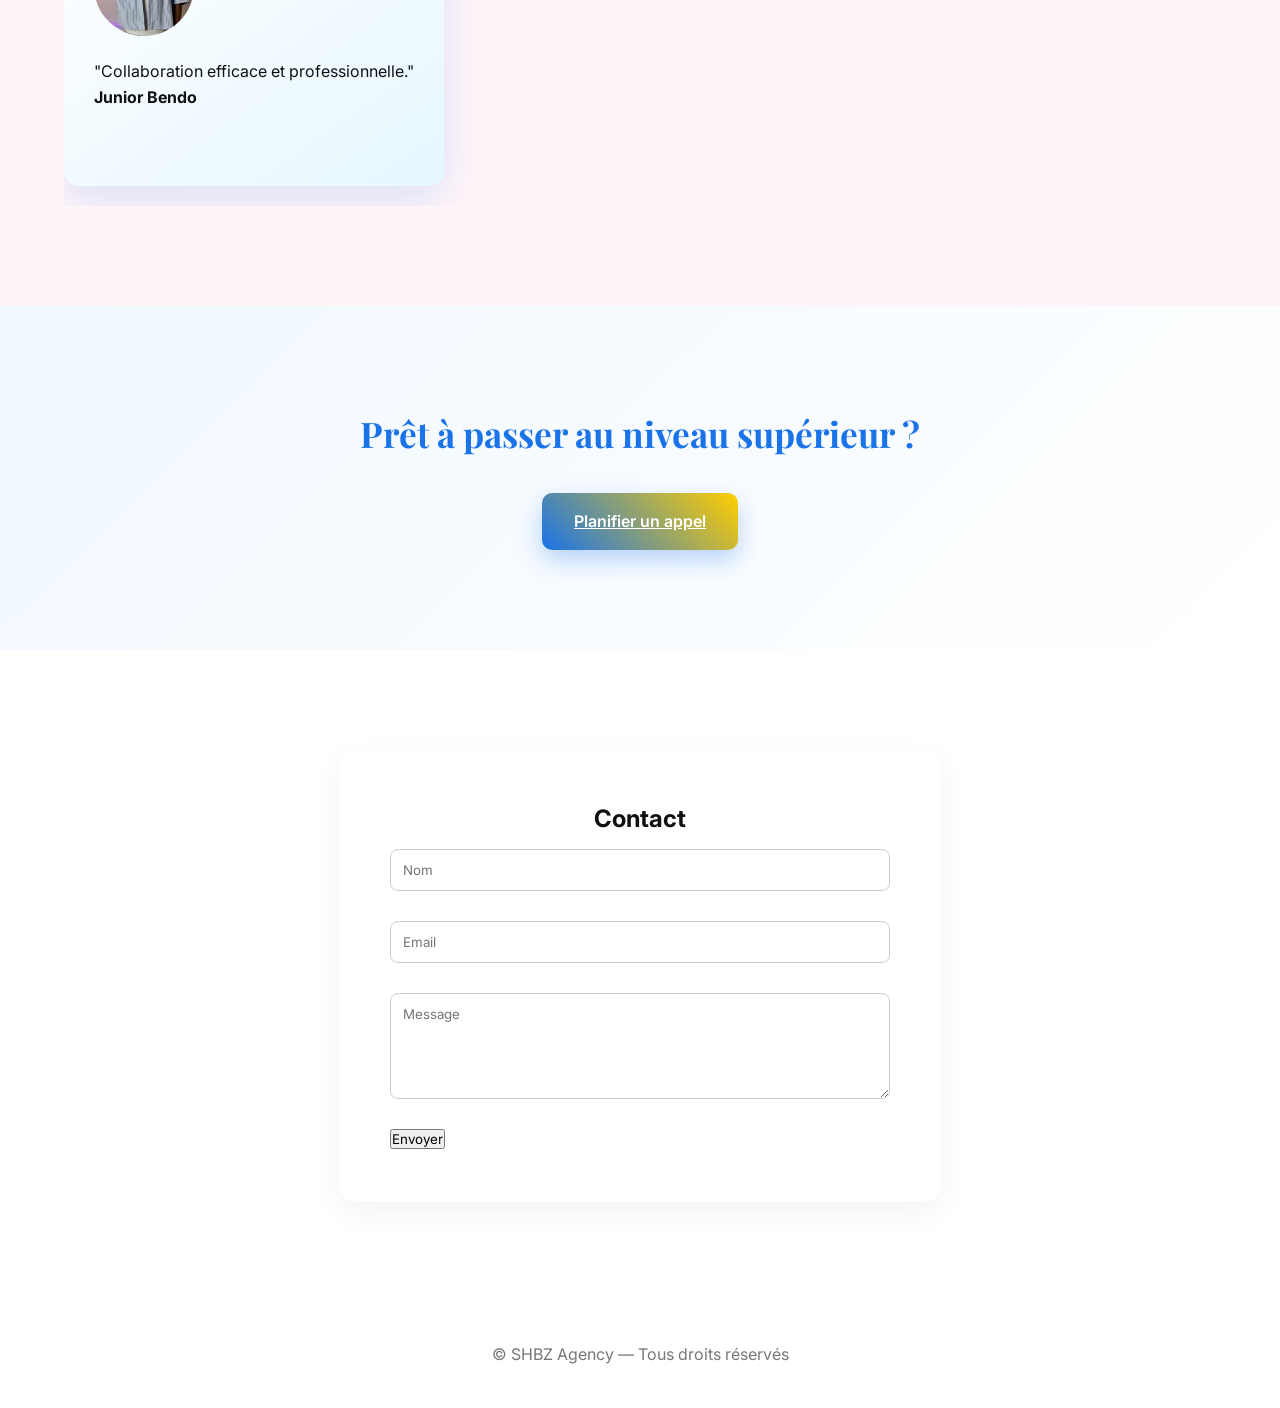
==== commit db0b7dc1: "init" ====
--- a/index.html
+++ b/index.html
@@ -40,7 +40,7 @@
     <div class="hero-text">
       <h1>Nous transformons votre influence<br>en levier de croissance</h1>
       <p>SHBZ Agency accompagne créateurs et marques ambitieuses dans la structuration et la monétisation stratégique de leur présence digitale.</p>
-      <button class="btn hero-cta" onclick="openAuditPopup()" aria-label="Planifier mon audit stratégique">Planifier mon audit</button>
+      <a href="audit.html" class="btn hero-cta" aria-label="Planifier mon audit stratégique">Planifier mon audit</a>
       <div class="hero-proof">+120 collaborations • 3M+ d’audience cumulée • 98% de satisfaction</div>
     </div>
     <div class="hero-image">
@@ -102,9 +102,9 @@
 
 <!-- CTA -->
 <section class="cta fade">
-  <div class="container">
+  <div class="container cta-flex">
     <h2>Prêt à passer au niveau supérieur ?</h2>
-    <a class="btn white" href="https://app.cal.eu/shbz-agency" target="_blank" aria-label="Planifier un appel avec SHBZ Agency">Planifier un appel</a>
+    <a class="btn hero-cta" href="https://app.cal.eu/shbz-agency" target="_blank" aria-label="Planifier un appel avec SHBZ Agency">Planifier un appel</a>
   </div>
 </section>
 
@@ -127,15 +127,6 @@
 <!-- FOOTER -->
 <footer class="footer fade">© SHBZ Agency — Tous droits réservés</footer>
 
-<!-- POPUP AUDIT -->
-<div id="auditPopup" class="popup-form">
-  <div class="popup-content">
-    <button class="close" onclick="closeAuditPopup()">&times;</button>
-    <h2>Audit stratégique SHBZ</h2>
-    <iframe src="" width="100%" height="500" loading="lazy"></iframe>
-  </div>
-</div>
-
 <script src="script.js"></script>
 </body>
 </html>
--- a/style.css
+++ b/style.css
@@ -1,27 +1,25 @@
 /* GLOBAL */
 *{margin:0;padding:0;box-sizing:border-box;font-family:'Inter',sans-serif;}
 body{overflow-x:hidden;color:#111;line-height:1.6;}
-.container{width:90%;max-width:1200px;margin:auto;}
-.fade{opacity:0;transform:translateY(40px) scale(0.98);transition:all 0.8s cubic-bezier(0.65,0,0.35,1);}
-.fade.appear{opacity:1;transform:translateY(0) scale(1.02);transition:all 1s cubic-bezier(0.65,0,0.35,1);}
-a{text-decoration:none;}
+.container{width:90%;max-width:1200px;margin:0 auto;display:flex;flex-direction:column;justify-content:center;align-items:center;}
+h1,h2,h3,p,.review p,.service-card p{text-align:center;}
 
 /* HEADER */
 .header{position:relative;width:100%;padding:15px 0;background:rgba(255,255,255,0.95);z-index:1000;transition:all 0.4s ease;}
 .header.sticky{position:fixed;top:0;left:0;box-shadow:0 5px 20px rgba(0,0,0,0.1);backdrop-filter:blur(12px);}
-.header-flex{display:flex;justify-content:space-between;align-items:center;}
+.header-flex{display:flex;justify-content:space-between;align-items:center;width:100%;}
 .nav a{margin-left:25px;color:#111;font-weight:500;}
 .burger{display:none;font-size:1.8rem;background:none;border:none;cursor:pointer;}
 .mobile-menu{display:none;flex-direction:column;background:#fff;padding:20px;text-align:center;}
 .mobile-menu.show{display:flex;}
 
 /* HERO */
-.hero{position:relative;padding:100px 0;overflow:hidden;}
-.hero-flex{display:flex;flex-wrap:wrap;gap:60px;align-items:center;position:relative;z-index:2;}
+.hero{position:relative;padding:100px 0;overflow:hidden;text-align:center;}
+.hero-flex{display:flex;flex-wrap:wrap;gap:60px;justify-content:center;align-items:center;text-align:center;}
 .hero-text h1{font-family:'Playfair Display',serif;font-size:2.5rem;margin-bottom:20px;}
 .hero-text p{margin-bottom:20px;font-size:1.1rem;}
 .hero-proof{margin-top:15px;color:#555;font-size:0.95rem;}
-.hero-cta{padding:16px 32px;background:linear-gradient(45deg,#1a73e8,#ffce00);color:#fff;border:none;border-radius:10px;font-weight:600;cursor:pointer;transition:transform 0.3s,box-shadow 0.3s,background 0.3s;box-shadow:0 10px 25px rgba(26,115,232,0.3);}
+.hero-cta{display:inline-block;padding:16px 32px;background:linear-gradient(45deg,#1a73e8,#ffce00);color:#fff;border:none;border-radius:10px;font-weight:600;cursor:pointer;transition:transform 0.3s,box-shadow 0.3s,background 0.3s;box-shadow:0 10px 25px rgba(26,115,232,0.3);}
 .hero-cta:hover{transform:translateY(-3px);box-shadow:0 15px 30px rgba(26,115,232,0.4);}
 .hero-image img{max-width:500px;width:100%;border-radius:15px;transition:transform 0.4s,box-shadow 0.4s;}
 .hero-image img:hover{transform:scale(1.05);box-shadow:0 20px 40px rgba(26,115,232,0.25);}
@@ -29,74 +27,45 @@
 
 /* STATS */
 .stats{padding:80px 0;text-align:center;}
-.stats-flex{display:flex;justify-content:space-around;flex-wrap:wrap;}
-.stats h3{font-size:2rem;color:#1a73e8;}
+.stats-flex{display:flex;justify-content:center;gap:80px;flex-wrap:wrap;}
 
 /* SERVICES */
 .services{background:#f8fafd; padding:100px 0;}
-.services-slider{display:flex;gap:30px;overflow-x:auto;scroll-snap-type:x mandatory;padding-bottom:20px;}
-.service-card{
-  flex:0 0 300px;
-  border-radius:15px;
-  padding:30px;
-  background: linear-gradient(145deg,#ffffff,#f1f5f9);
-  box-shadow:0 15px 40px rgba(26,115,232,0.15);
-  transition: transform 0.4s,box-shadow 0.4s,background 0.4s;
-  scroll-snap-align:start;
-}
-.service-card:hover{
-  transform:translateY(-10px);
-  box-shadow:0 30px 60px rgba(26,115,232,0.25);
-  background:linear-gradient(145deg,#e0f0ff,#f0fff6);
-}
-.service-card::before{
-  content:"";display:block;height:5px;width:50px;background:#1a73e8;border-radius:3px;margin-bottom:15px;
-}
+.services-slider{display:flex;gap:30px;overflow-x:auto;scroll-snap-type:x mandatory;padding-bottom:20px;justify-content:center;align-items:flex-start;}
+.service-card{flex:0 0 300px;border-radius:15px;padding:30px;background: linear-gradient(145deg,#ffffff,#f1f5f9);box-shadow:0 15px 40px rgba(26,115,232,0.15);transition: transform 0.4s,box-shadow 0.4s,background 0.4s;scroll-snap-align:start;}
+.service-card:hover{transform:translateY(-10px);box-shadow:0 30px 60px rgba(26,115,232,0.25);background:linear-gradient(145deg,#e0f0ff,#fff9e6);}
+.service-card::before{content:"";display:block;height:5px;width:50px;background:#1a73e8;border-radius:3px;margin-bottom:15px;}
 .service-icon{font-size:2rem;margin-bottom:15px;}
 
 /* REVIEWS */
-.reviews{background:#f0f7ff;padding:100px 0;}
-.reviews-slider{display:flex;gap:30px;overflow-x:auto;scroll-snap-type:x mandatory;padding-bottom:20px;}
-.review{
-  flex:0 0 300px;
-  border-radius:15px;
-  padding:30px;
-  background: linear-gradient(145deg,#fff,#e0f7ff);
-  box-shadow:0 15px 40px rgba(26,115,232,0.15);
-  transition: transform 0.4s,box-shadow 0.4s,background 0.4s;
-  scroll-snap-align:start;
-}
-.review:hover{
-  transform:translateY(-10px);
-  box-shadow:0 30px 60px rgba(26,115,232,0.25);
-  background:linear-gradient(145deg,#d0f0ff,#f0fff6);
-}
-.review::before{
-  content:"";display:block;height:5px;width:50px;border-radius:3px;margin-bottom:15px;
-}
-.review:nth-child(1)::before{background:#1a73e8;} /* bleu */
-.review:nth-child(2)::before{background:#ffce00;} /* jaune */
-.review:nth-child(3)::before{background:#40E0D0;} /* turquoise doux */
+.reviews{background:#fff5f9;padding:100px 0;}
+.reviews-slider{display:flex;gap:30px;overflow-x:auto;scroll-snap-type:x mandatory;padding-bottom:20px;justify-content:center;align-items:flex-start;}
+.review{flex:0 0 300px;border-radius:15px;padding:30px;background: linear-gradient(145deg,#fff,#e6f7ff);box-shadow:0 15px 40px rgba(26,115,232,0.15);transition: transform 0.4s,box-shadow 0.4s,background 0.4s;scroll-snap-align:start;}
+.review:hover{transform:translateY(-10px);box-shadow:0 30px 60px rgba(26,115,232,0.25);background:linear-gradient(145deg,#cce5ff,#f0fbff);}
+.review::before{content:"";display:block;height:5px;width:50px;border-radius:3px;margin-bottom:15px;background:#1a73e8;}
 .review img{width:100px;height:100px;border-radius:50%;margin-bottom:15px;transition:transform 0.4s,box-shadow 0.4s;}
 .review img:hover{transform:scale(1.1);box-shadow:0 20px 40px rgba(26,115,232,0.25);}
 
 /* CTA */
-.cta{padding:100px 20px;background:#1a73e8;color:#fff;text-align:center;}
-.cta .btn.white{background:#fff;color:#1a73e8;}
+.cta{padding:100px 20px;background: linear-gradient(135deg,#f0f8ff,#ffffff);display:flex;justify-content:center;align-items:center;flex-direction:column;text-align:center;}
+.cta h2{font-family:'Playfair Display',serif;font-size:2.2rem;margin-bottom:30px;color:#1a73e8;}
 
 /* CONTACT */
 .contact-section{padding:100px 0;}
-.contact-card{background:#fff;padding:50px;border-radius:15px;box-shadow:0 10px 30px rgba(0,0,0,0.05);}
+.contact-container{display:flex;justify-content:center;align-items:center;}
+.contact-card{background:#fff;padding:50px;border-radius:15px;box-shadow:0 10px 30px rgba(0,0,0,0.05);max-width:600px;width:100%;}
 input,textarea{width:100%;padding:12px;margin-top:10px;margin-bottom:20px;border-radius:8px;border:1px solid #ccc;}
 
 /* FOOTER */
 .footer{text-align:center;padding:40px 0;background:#fff;color:#777;}
 
-/* POPUP AUDIT */
-.popup-form{display:none;position:fixed;top:0;left:0;width:100%;height:100%;background:rgba(0,0,0,0.5);justify-content:center;align-items:center;}
-.popup-content{background:#fff;padding:40px;border-radius:12px;width:90%;max-width:600px;}
-.close{background:none;border:none;font-size:2rem;float:right;cursor:pointer;}
-
 /* MEDIA */
-@media(max-width:1024px){.hero-flex,.services-slider,.reviews-slider{flex-direction:column;align-items:center;}.nav{display:none;}.burger{display:block;}}
-@media(prefers-reduced-motion: reduce){.fade, .hero-cta, .hero-image img, .service-card, .review{transition:none !important;}}+@media(max-width:1024px){
+  .hero-flex,.services-slider,.reviews-slider{flex-direction:column;align-items:center;text-align:center;}
+  .stats-flex{flex-direction:column;gap:40px;}
+  .nav{display:none;}
+  .burger{display:block;}
+}
+@media(prefers-reduced-motion: reduce){
+  .fade,.hero-cta,.hero-image img,.service-card,.review{transition:none !important;}
+}
